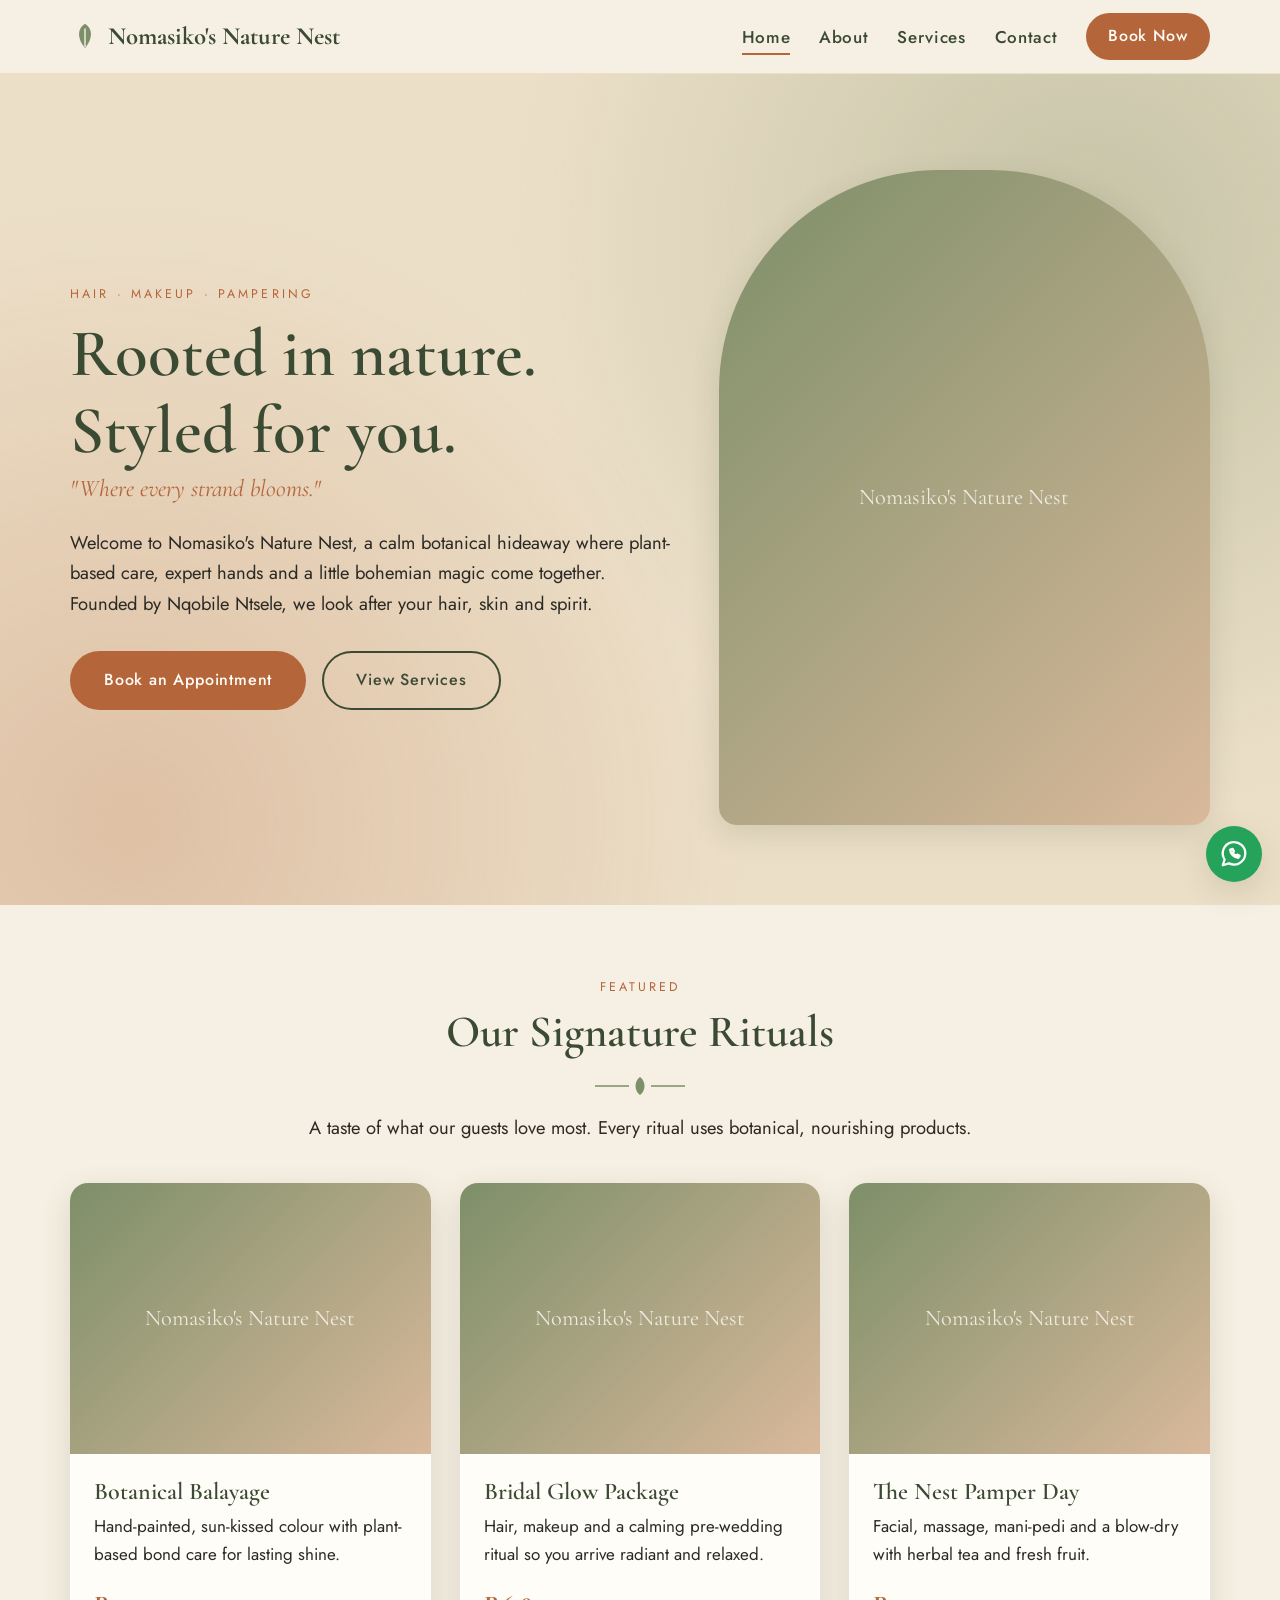
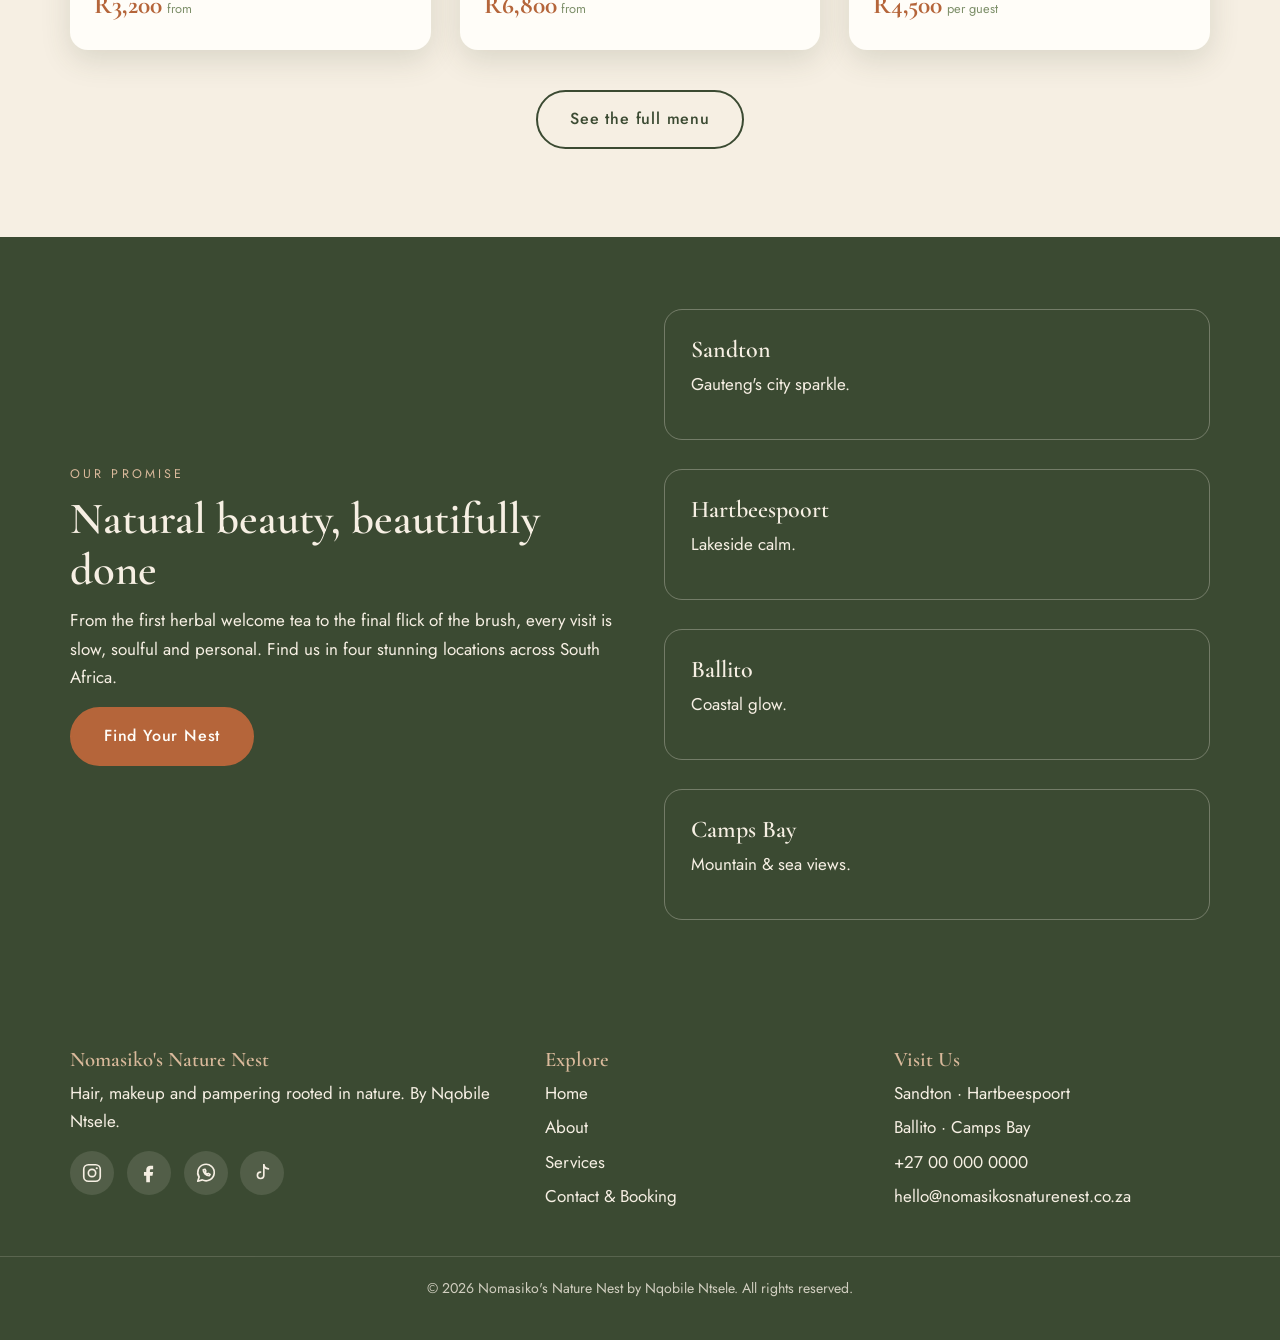
==== index.html @ 4fea0dc1 "FIRST COMMIT" ====
<!DOCTYPE html>
<html lang="en">
<head>
<meta charset="UTF-8">
<meta name="viewport" content="width=device-width, initial-scale=1">
<title>Nomasiko's Nature Nest | Hair, Beauty &amp; Pampering Salon</title>
<meta name="description" content="Nomasiko's Nature Nest by Nqobile Ntsele - a boho botanical hair, makeup and pampering salon in Sandton, Hartbeespoort, Ballito and Camps Bay.">
<link rel="preconnect" href="https://fonts.googleapis.com">
<link rel="preconnect" href="https://fonts.gstatic.com" crossorigin>
<link href="https://fonts.googleapis.com/css2?family=Cormorant+Garamond:ital,wght@0,500;0,600;0,700;1,500&family=Jost:wght@400;500&display=swap" rel="stylesheet">
<link rel="stylesheet" href="style.css">
</head>
<body>

<header class="site-header">
  <div class="container nav">
    <a class="brand" href="index.html">
      <svg viewBox="0 0 32 32" aria-hidden="true"><path d="M16 3c8 5 9 15 0 26C7 18 8 8 16 3z" fill="#7d8f69"/><path d="M16 8v20" stroke="#f6efe3" stroke-width="1.5"/></svg>
      Nomasiko's Nature Nest
    </a>
    <input type="checkbox" id="nav-toggle" class="nav-toggle" aria-label="Toggle menu">
    <label for="nav-toggle" class="nav-burger" aria-hidden="true"><span></span><span></span><span></span></label>
    <ul class="menu">
      <li><a class="active" href="index.html">Home</a></li>
      <li><a href="about.html">About</a></li>
      <li><a href="services.html">Services</a></li>
      <li><a href="contact.html">Contact</a></li>
      <li><a class="btn" href="contact.html#booking">Book Now</a></li>
    </ul>
  </div>
</header>

<main>
  <section class="hero">
    <div class="container hero-grid">
      <div>
        <span class="eyebrow">Hair · Makeup · Pampering</span>
        <h1>Rooted in nature. Styled for you.</h1>
        <p class="slogan">"Where every strand blooms."</p>
        <p class="lead">Welcome to Nomasiko's Nature Nest, a calm botanical hideaway where plant-based care, expert hands and a little bohemian magic come together. Founded by Nqobile Ntsele, we look after your hair, skin and spirit.</p>
        <div class="btns">
          <a class="btn" href="contact.html#booking">Book an Appointment</a>
          <a class="btn outline" href="services.html">View Services</a>
        </div>
      </div>
      <div class="frame arch">
        <img src="images/hero.jpg" alt="Stylist finishing a glossy natural hairstyle" onerror="this.style.display='none'">
      </div>
    </div>
  </section>

  <section>
    <div class="container center">
      <span class="eyebrow">Featured</span>
      <h2>Our Signature Rituals</h2>
      <span class="divider"></span>
      <p class="lead">A taste of what our guests love most. Every ritual uses botanical, nourishing products.</p>
      <div class="grid three" style="margin-top:2.5rem;text-align:left">
        <article class="card">
          <div class="frame"><img src="images/feature-balayage.jpg" alt="Sun-kissed balayage hair colour" loading="lazy" onerror="this.style.display='none'"></div>
          <div class="card-body">
            <h3>Botanical Balayage</h3>
            <p>Hand-painted, sun-kissed colour with plant-based bond care for lasting shine.</p>
            <span class="price">R3,200<small>from</small></span>
          </div>
        </article>
        <article class="card">
          <div class="frame"><img src="images/feature-bridal.jpg" alt="Bridal makeup and hair styling" loading="lazy" onerror="this.style.display='none'"></div>
          <div class="card-body">
            <h3>Bridal Glow Package</h3>
            <p>Hair, makeup and a calming pre-wedding ritual so you arrive radiant and relaxed.</p>
            <span class="price">R6,800<small>from</small></span>
          </div>
        </article>
        <article class="card">
          <div class="frame"><img src="images/feature-spa.jpg" alt="Relaxing facial and spa treatment" loading="lazy" onerror="this.style.display='none'"></div>
          <div class="card-body">
            <h3>The Nest Pamper Day</h3>
            <p>Facial, massage, mani-pedi and a blow-dry with herbal tea and fresh fruit.</p>
            <span class="price">R4,500<small>per guest</small></span>
          </div>
        </article>
      </div>
      <p style="margin-top:2.5rem"><a class="btn outline" href="services.html">See the full menu</a></p>
    </div>
  </section>

  <section class="band">
    <div class="container split">
      <div>
        <span class="eyebrow">Our Promise</span>
        <h2>Natural beauty, beautifully done</h2>
        <p>From the first herbal welcome tea to the final flick of the brush, every visit is slow, soulful and personal. Find us in four stunning locations across South Africa.</p>
        <a class="btn" href="contact.html">Find Your Nest</a>
      </div>
      <div class="grid two">
        <div class="value"><h3>Sandton</h3><p>Gauteng's city sparkle.</p></div>
        <div class="value"><h3>Hartbeespoort</h3><p>Lakeside calm.</p></div>
        <div class="value"><h3>Ballito</h3><p>Coastal glow.</p></div>
        <div class="value"><h3>Camps Bay</h3><p>Mountain &amp; sea views.</p></div>
      </div>
    </div>
  </section>
</main>

<footer class="site-footer">
  <div class="container footer-grid">
    <div>
      <h3>Nomasiko's Nature Nest</h3>
      <p>Hair, makeup and pampering rooted in nature. By Nqobile Ntsele.</p>
      <div class="social">
        <a href="https://www.instagram.com/nomasikosnaturenest" target="_blank" rel="noopener" aria-label="Instagram"><svg viewBox="0 0 24 24"><rect x="3" y="3" width="18" height="18" rx="5"/><circle cx="12" cy="12" r="4"/><circle class="f" cx="17.2" cy="6.8" r="1.2"/></svg></a>
        <a href="https://www.facebook.com/nomasikosnaturenest" target="_blank" rel="noopener" aria-label="Facebook"><svg viewBox="0 0 24 24"><path class="f" d="M14 8h2.500V4H13.500A4.500 4.500 0 0 0 9 8.500V11H6.500v4H9v7h4v-7h2.800l.7-4H13V8.800c0-.5.3-.8 1-.8z"/></svg></a>
        <a href="https://wa.me/27000000000" target="_blank" rel="noopener" aria-label="WhatsApp"><svg viewBox="0 0 24 24"><path d="M3 21l1.5-4.600A9 9 0 1 1 8 19.500L3 21z"/><path d="M9 8.500c0 3.500 3 6.500 6.500 6.500l1-1.500-2-1-1 .8c-1-.4-2-1.400-2.400-2.400l.8-1-1-2z"/></svg></a>
        <a href="https://www.tiktok.com/@nomasikosnaturenest" target="_blank" rel="noopener" aria-label="TikTok"><svg viewBox="0 0 24 24"><path d="M14 3v11.500a3.500 3.500 0 1 1-3.500-3.500"/><path d="M14 3c.4 2.600 2 4.200 5 4.500"/></svg></a>
      </div>
    </div>
    <div>
      <h3>Explore</h3>
      <ul>
        <li><a href="index.html">Home</a></li>
        <li><a href="about.html">About</a></li>
        <li><a href="services.html">Services</a></li>
        <li><a href="contact.html">Contact &amp; Booking</a></li>
      </ul>
    </div>
    <div>
      <h3>Visit Us</h3>
      <ul>
        <li>Sandton · Hartbeespoort</li>
        <li>Ballito · Camps Bay</li>
        <li><a href="tel:+27000000000">+27 00 000 0000</a></li>
        <li><a href="mailto:hello@nomasikosnaturenest.co.za">hello@nomasikosnaturenest.co.za</a></li>
      </ul>
    </div>
  </div>
  <p class="copy">&copy; 2026 Nomasiko's Nature Nest by Nqobile Ntsele. All rights reserved.</p>
</footer>

<a class="float-wa" href="https://wa.me/27000000000" target="_blank" rel="noopener" aria-label="Chat on WhatsApp"><svg viewBox="0 0 24 24"><path d="M3 21l1.5-4.600A9 9 0 1 1 8 19.500L3 21z"/><path d="M9 8.500c0 3.500 3 6.500 6.500 6.500l1-1.500-2-1-1 .8c-1-.4-2-1.400-2.400-2.400l.8-1-1-2z"/></svg></a>
</body>
</html>
---- style.css ----
/* Nomasiko's Nature Nest - earthy boho botanical theme */
:root{
  --cream:#f6efe3; --sand:#ecdfc8; --clay:#d9b99b; --terra:#b5653a;
  --sage:#7d8f69; --olive:#3b4a32; --ink:#2b2a24; --white:#fffdf8;
  --serif:'Cormorant Garamond',Georgia,serif; --sans:'Jost','Segoe UI',Arial,sans-serif;
  --radius:18px; --shadow:0 10px 30px rgba(59,74,50,.15);
}
*{box-sizing:border-box;margin:0;padding:0}
html{scroll-behavior:smooth}
body{font-family:var(--sans);color:var(--ink);background:var(--cream);line-height:1.65;font-size:17px}
img{max-width:100%;display:block}
a{color:var(--terra);text-decoration:none}
a:hover{text-decoration:underline}
h1,h2,h3{font-family:var(--serif);color:var(--olive);line-height:1.15;font-weight:600}
h1{font-size:clamp(2.4rem,6vw,4.2rem)}
h2{font-size:clamp(1.9rem,4vw,2.8rem);margin-bottom:.6rem}
h3{font-size:1.5rem;margin-bottom:.4rem}
p{margin-bottom:1rem}
.container{width:min(1140px,92%);margin-inline:auto}
section{padding:4.5rem 0}
.eyebrow{font-family:var(--sans);letter-spacing:.25em;text-transform:uppercase;font-size:.78rem;color:var(--terra);display:block;margin-bottom:.6rem}
.center{text-align:center}
.lead{font-size:1.15rem;max-width:720px}
.center .lead{margin-inline:auto}
.divider{display:block;width:90px;height:22px;margin:1rem auto;background:url("data:image/svg+xml,%3Csvg xmlns='http://www.w3.org/2000/svg' viewBox='0 0 90 22'%3E%3Cpath d='M0 11h34M56 11h34' stroke='%237d8f69' stroke-width='1.5'/%3E%3Cpath d='M45 2c6 4 6 14 0 18-6-4-6-14 0-18z' fill='%237d8f69'/%3E%3C/svg%3E") center/contain no-repeat}

/* Header + nav (CSS-only mobile menu) */
.site-header{position:sticky;top:0;z-index:50;background:rgba(246,239,227,.96);backdrop-filter:blur(6px);border-bottom:1px solid var(--sand)}
.nav{display:flex;align-items:center;justify-content:space-between;padding:.8rem 0}
.brand{font-family:var(--serif);font-size:1.55rem;font-weight:700;color:var(--olive);display:flex;align-items:center;gap:.5rem}
.brand:hover{text-decoration:none}
.brand svg{width:30px;height:30px}
.menu{display:flex;gap:1.8rem;list-style:none;align-items:center}
.menu a{color:var(--olive);font-weight:500;letter-spacing:.04em;padding:.3rem 0;border-bottom:2px solid transparent}
.menu a:hover,.menu a.active{border-color:var(--terra);text-decoration:none}
.menu .btn{color:var(--white);border:0;padding:.65rem 1.4rem}
.nav-toggle,.nav-burger{display:none}

/* Buttons */
.btn{display:inline-block;background:var(--terra);color:var(--white);padding:.9rem 2rem;border-radius:999px;font-weight:500;letter-spacing:.05em;border:2px solid var(--terra);cursor:pointer;font-family:var(--sans);font-size:1rem;transition:.25s}
.btn:hover{background:var(--olive);border-color:var(--olive);text-decoration:none;transform:translateY(-2px)}
.btn.outline{background:transparent;color:var(--olive);border-color:var(--olive)}
.btn.outline:hover{background:var(--olive);color:var(--white)}

/* Hero */
.hero{position:relative;padding:6rem 0 5rem;background:
  radial-gradient(circle at 85% 20%,rgba(125,143,105,.35),transparent 45%),
  radial-gradient(circle at 10% 90%,rgba(181,101,58,.25),transparent 45%),var(--sand);overflow:hidden}
.hero-grid{display:grid;grid-template-columns:1.1fr .9fr;gap:3rem;align-items:center}
.hero p.lead{margin:1.2rem 0 2rem}
.hero .btns{display:flex;gap:1rem;flex-wrap:wrap}
.slogan{font-family:var(--serif);font-style:italic;font-size:1.5rem;color:var(--terra)}
.page-hero{padding:4.5rem 0 3.5rem;text-align:center;background:linear-gradient(180deg,var(--sand),var(--cream))}

/* Image frames with botanical fallback */
.frame{position:relative;border-radius:var(--radius);overflow:hidden;box-shadow:var(--shadow);background:linear-gradient(135deg,var(--sage),var(--clay));aspect-ratio:4/3}
.frame.tall{aspect-ratio:4/5}
.frame.arch{border-radius:220px 220px var(--radius) var(--radius);aspect-ratio:3/4}
.frame img{width:100%;height:100%;object-fit:cover}
.frame::after{content:"Nomasiko's Nature Nest";position:absolute;inset:0;display:grid;place-items:center;color:rgba(255,253,248,.8);font-family:var(--serif);font-size:1.4rem;z-index:0;text-align:center;padding:1rem}
.frame img{position:relative;z-index:1}

/* Cards / grids */
.grid{display:grid;gap:1.8rem}
.grid.three{grid-template-columns:repeat(auto-fit,minmax(260px,1fr))}
.grid.two{grid-template-columns:repeat(auto-fit,minmax(300px,1fr))}
.card{background:var(--white);border-radius:var(--radius);box-shadow:var(--shadow);overflow:hidden;display:flex;flex-direction:column}
.card .frame{border-radius:0;box-shadow:none;aspect-ratio:4/3}
.card-body{padding:1.5rem;display:flex;flex-direction:column;flex:1}
.card-body p{flex:1}
.price{font-family:var(--serif);font-size:1.6rem;font-weight:700;color:var(--terra)}
.price small{font-family:var(--sans);font-size:.8rem;color:var(--sage);font-weight:400;margin-left:.3rem}
.band{background:var(--olive);color:var(--cream)}
.band h2,.band h3{color:var(--cream)}
.band .eyebrow{color:var(--clay)}
.value{padding:1.6rem;border:1px solid rgba(246,239,227,.3);border-radius:var(--radius)}
.split{display:grid;grid-template-columns:1fr 1fr;gap:3rem;align-items:center}

/* Services list */
.service-block{margin-bottom:4rem}
.service-block>h2{border-left:5px solid var(--sage);padding-left:1rem}
.service-list{list-style:none;margin-top:1.5rem;display:grid;gap:1rem}
.service-list li{display:grid;grid-template-columns:140px 1fr auto;gap:1.2rem;align-items:center;background:var(--white);padding:1rem;border-radius:var(--radius);box-shadow:var(--shadow)}
.service-list .frame{aspect-ratio:1/1;border-radius:14px;box-shadow:none}
.service-list .frame::after{font-size:.7rem}
.service-list h3{margin:0}
.service-list p{margin:.2rem 0 0;font-size:.95rem}
.note{font-size:.9rem;color:var(--sage);font-style:italic}

/* Contact */
.contact-grid{display:grid;grid-template-columns:1.2fr .8fr;gap:2.5rem;align-items:start}
form{background:var(--white);padding:2rem;border-radius:var(--radius);box-shadow:var(--shadow)}
.row{display:grid;grid-template-columns:1fr 1fr;gap:1rem}
label{display:block;font-weight:500;margin:1rem 0 .3rem;color:var(--olive)}
input,select,textarea{width:100%;padding:.8rem 1rem;border:1.5px solid var(--clay);border-radius:12px;font:inherit;background:var(--cream);color:var(--ink)}
input:focus,select:focus,textarea:focus{outline:3px solid rgba(125,143,105,.4);border-color:var(--sage)}
textarea{min-height:130px;resize:vertical}
.check{display:flex;gap:.6rem;align-items:flex-start;margin:1.2rem 0}
.check input{width:auto;margin-top:.35rem}
.check label{margin:0;font-weight:400;font-size:.92rem}
fieldset{border:0}
.info-card{background:var(--white);padding:1.6rem;border-radius:var(--radius);box-shadow:var(--shadow);margin-bottom:1.5rem}
.info-card ul{list-style:none}
.info-card li{padding:.35rem 0;border-bottom:1px dashed var(--clay)}
.info-card li:last-child{border:0}
table{width:100%;border-collapse:collapse}
td{padding:.5rem 0;border-bottom:1px dashed var(--clay)}
td:last-child{text-align:right;font-weight:500}
.locations{display:grid;grid-template-columns:repeat(auto-fit,minmax(240px,1fr));gap:1.5rem}
.loc{background:var(--white);padding:1.5rem;border-radius:var(--radius);box-shadow:var(--shadow);border-top:5px solid var(--sage)}
.map{margin-top:2rem;min-height:340px;border-radius:var(--radius);border:2px dashed var(--sage);background:repeating-linear-gradient(45deg,var(--sand),var(--sand) 14px,var(--cream) 14px,var(--cream) 28px);display:grid;place-items:center;text-align:center;padding:2rem;color:var(--olive)}

/* Footer + social */
.site-footer{background:var(--olive);color:var(--cream);padding:3.5rem 0 1.5rem}
.footer-grid{display:grid;grid-template-columns:1.4fr 1fr 1fr;gap:2rem}
.site-footer h3{color:var(--clay);font-size:1.3rem}
.site-footer a{color:var(--cream)}
.site-footer ul{list-style:none}
.site-footer li{margin-bottom:.4rem}
.social{display:flex;gap:.8rem;margin-top:1rem;flex-wrap:wrap}
.social a{width:44px;height:44px;border-radius:50%;background:rgba(246,239,227,.12);display:grid;place-items:center;transition:.25s}
.social a:hover{background:var(--terra);transform:translateY(-3px)}
.social svg{width:22px;height:22px;fill:none;stroke:var(--cream);stroke-width:1.8;stroke-linecap:round;stroke-linejoin:round}
.social svg .f{fill:var(--cream);stroke:none}
.copy{text-align:center;margin-top:2.5rem;padding-top:1.2rem;border-top:1px solid rgba(246,239,227,.2);font-size:.88rem;opacity:.8}
.float-wa{position:fixed;right:18px;bottom:18px;width:56px;height:56px;border-radius:50%;background:#25a35a;display:grid;place-items:center;box-shadow:var(--shadow);z-index:60}
.float-wa svg{width:30px;height:30px;fill:none;stroke:#fff;stroke-width:1.8;stroke-linecap:round;stroke-linejoin:round}

/* Tablet */
@media (max-width:900px){
  section{padding:3.2rem 0}
  .hero-grid,.split,.contact-grid{grid-template-columns:1fr}
  .footer-grid{grid-template-columns:1fr 1fr}
  .hero{padding:3.5rem 0}
  .frame.arch{max-width:340px;margin-inline:auto}
}
/* Mobile nav + phones */
@media (max-width:760px){
  .nav-burger{display:grid;gap:5px;cursor:pointer;padding:.5rem}
  .nav-burger span{display:block;width:26px;height:3px;background:var(--olive);border-radius:2px;transition:.25s}
  .menu{position:absolute;top:100%;left:0;right:0;background:var(--cream);flex-direction:column;gap:0;padding:0 4%;max-height:0;overflow:hidden;transition:max-height .35s;border-bottom:1px solid var(--sand)}
  .menu li{width:100%;padding:.7rem 0;border-top:1px solid var(--sand)}
  .menu .btn{display:block;text-align:center}
  .nav-toggle:checked ~ .menu{max-height:420px;padding-bottom:1rem}
  .nav-toggle:checked ~ .nav-burger span:nth-child(1){transform:translateY(8px) rotate(45deg)}
  .nav-toggle:checked ~ .nav-burger span:nth-child(2){opacity:0}
  .nav-toggle:checked ~ .nav-burger span:nth-child(3){transform:translateY(-8px) rotate(-45deg)}
  .nav{position:relative}
  .service-list li{grid-template-columns:90px 1fr}
  .service-list .price{grid-column:1/-1}
  .row{grid-template-columns:1fr}
  .footer-grid{grid-template-columns:1fr}
  form{padding:1.3rem}
  body{font-size:16px}
}
@media (prefers-reduced-motion:reduce){*{transition:none!important;scroll-behavior:auto!important}}
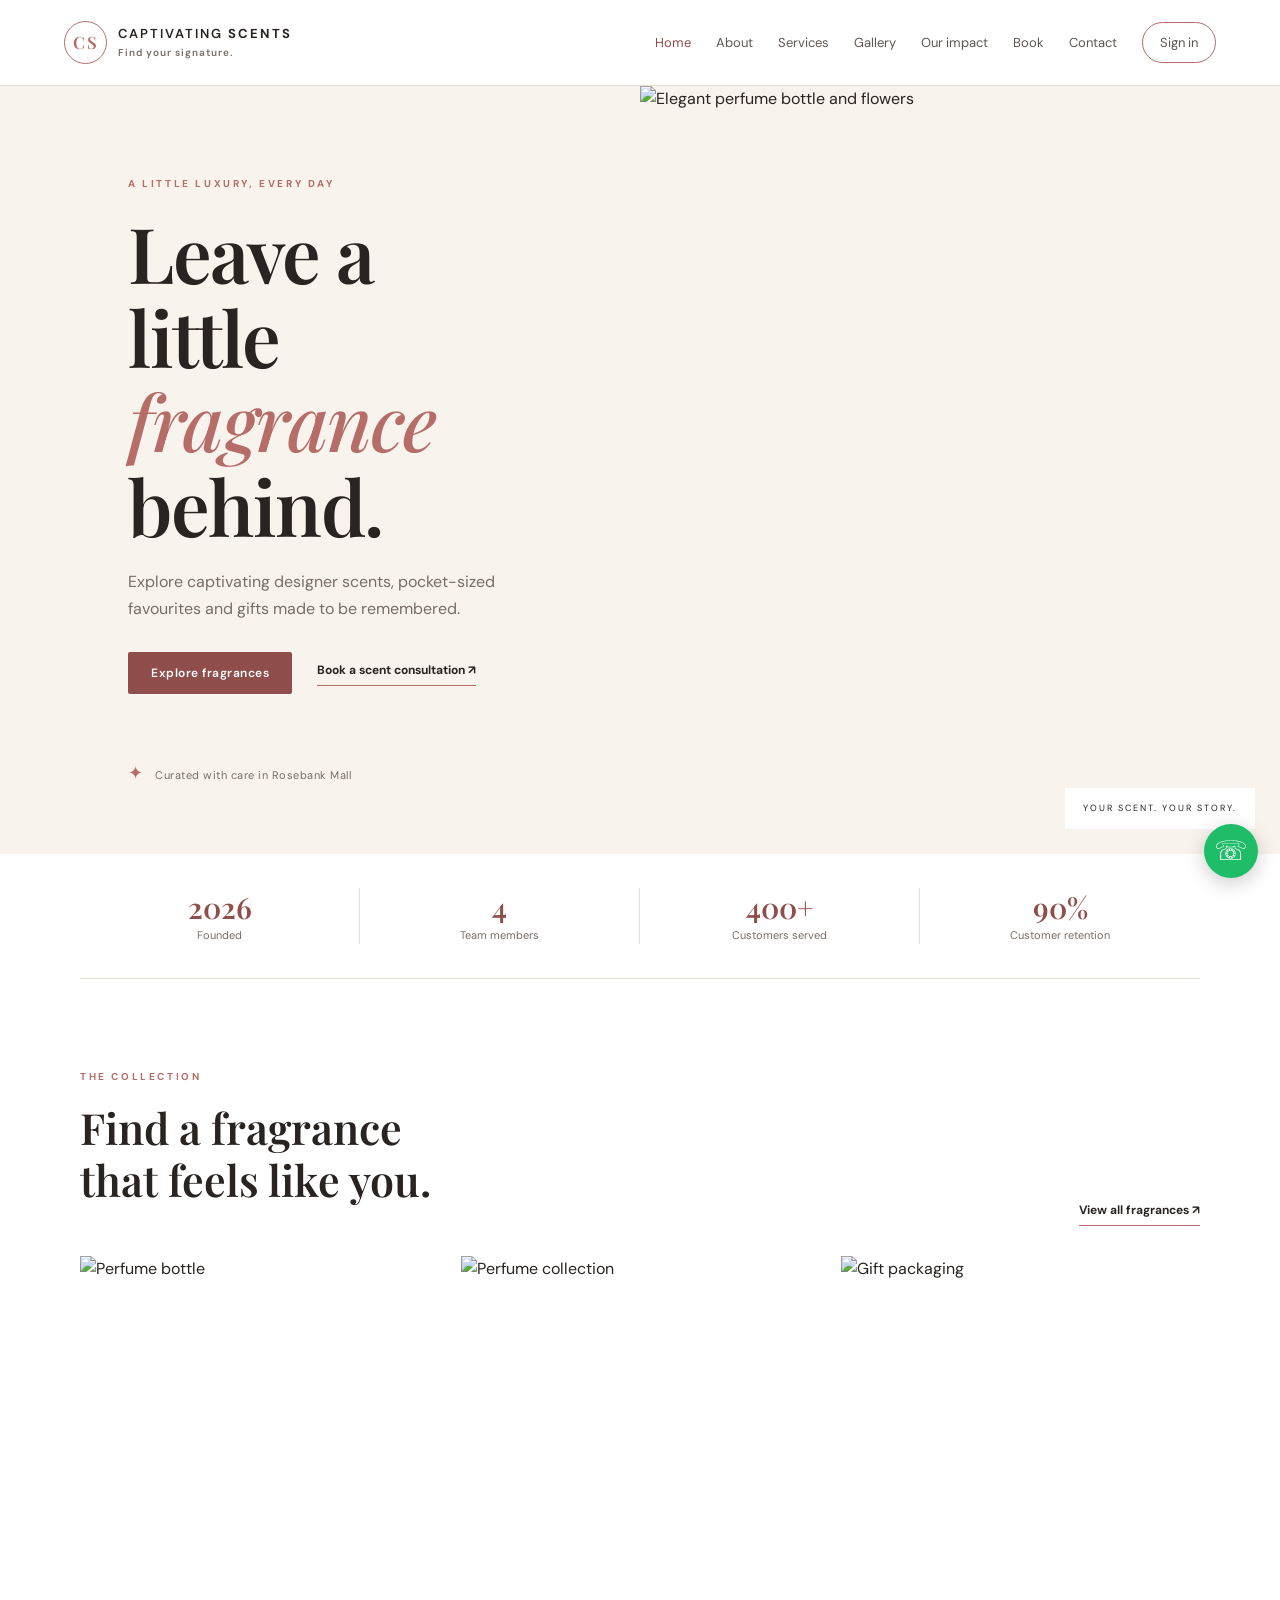
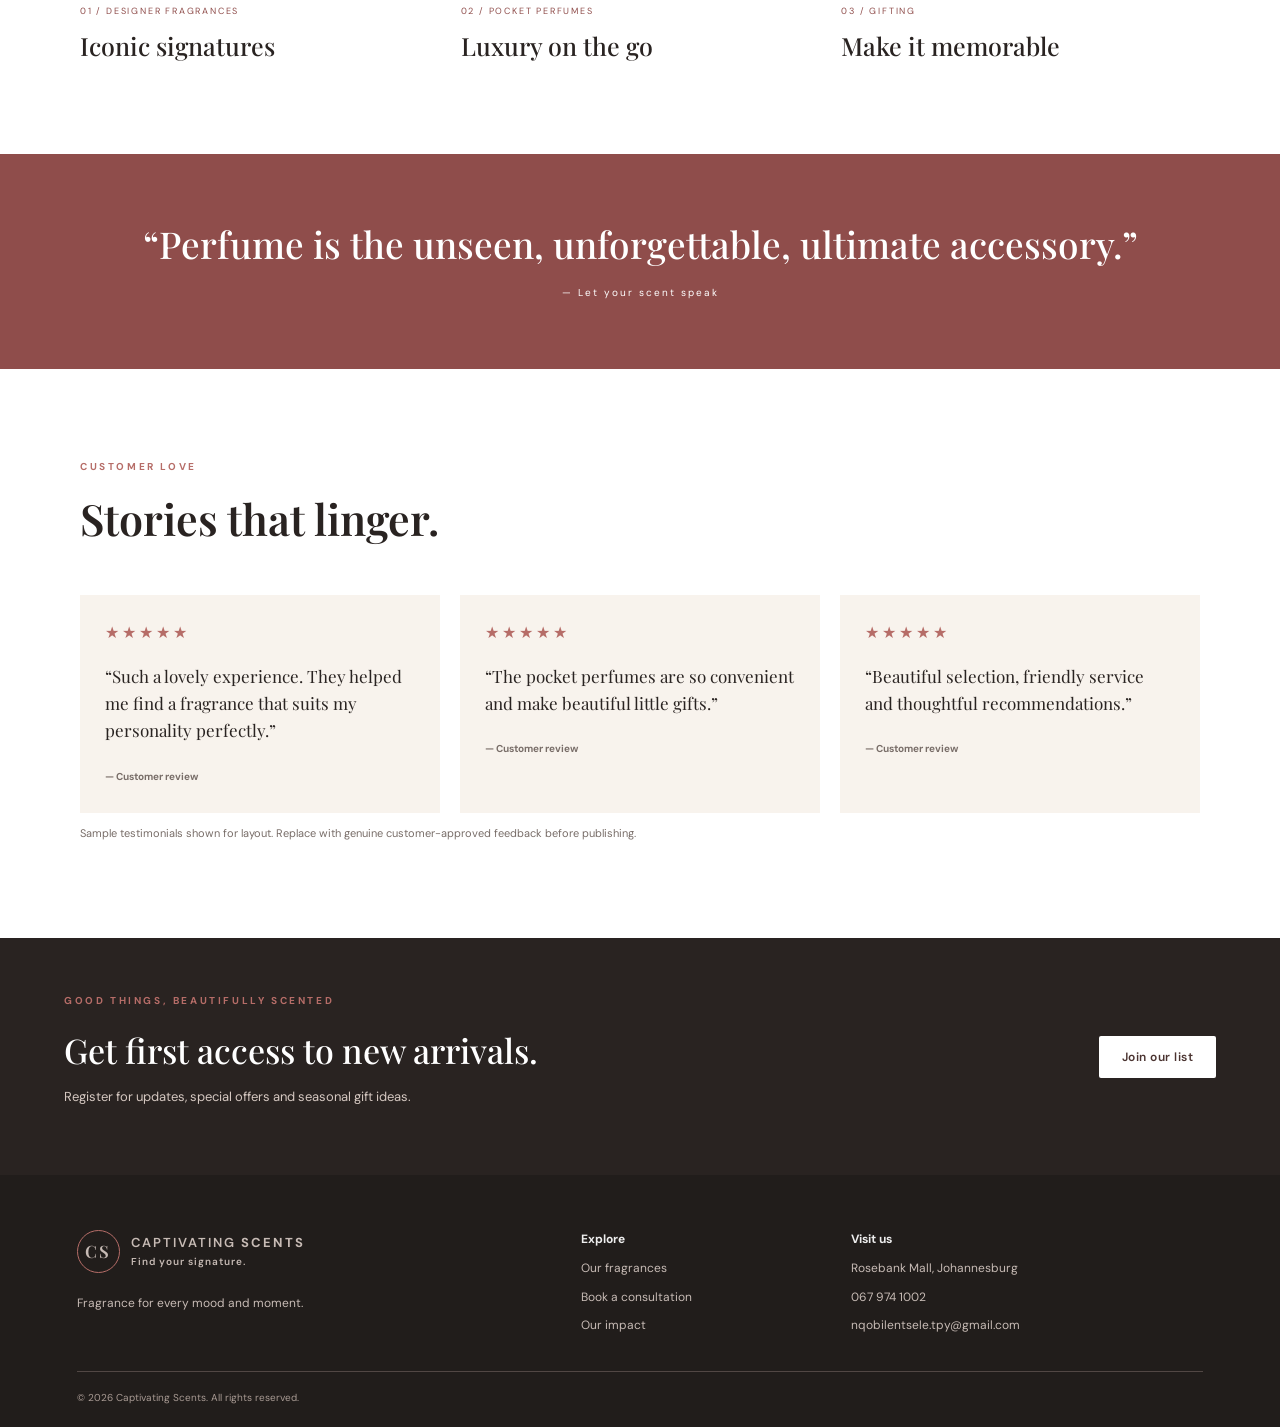
==== commit 36a7cae1: "Add files via upload" ====
--- a/index.html
+++ b/index.html
@@ -1,142 +1,16 @@
 <!DOCTYPE html>
 <html lang="en">
 <head>
-<meta charset="UTF-8">
-<meta name="viewport" content="width=device-width, initial-scale=1">
-<title>Nomasiko's Nature Nest | Hair, Beauty &amp; Pampering Salon</title>
-<meta name="description" content="Nomasiko's Nature Nest by Nqobile Ntsele - a boho botanical hair, makeup and pampering salon in Sandton, Hartbeespoort, Ballito and Camps Bay.">
-<link rel="preconnect" href="https://fonts.googleapis.com">
-<link rel="preconnect" href="https://fonts.gstatic.com" crossorigin>
-<link href="https://fonts.googleapis.com/css2?family=Cormorant+Garamond:ital,wght@0,500;0,600;0,700;1,500&family=Jost:wght@400;500&display=swap" rel="stylesheet">
-<link rel="stylesheet" href="style.css">
-</head>
-<body>
-
-<header class="site-header">
-  <div class="container nav">
-    <a class="brand" href="index.html">
-      <svg viewBox="0 0 32 32" aria-hidden="true"><path d="M16 3c8 5 9 15 0 26C7 18 8 8 16 3z" fill="#7d8f69"/><path d="M16 8v20" stroke="#f6efe3" stroke-width="1.5"/></svg>
-      Nomasiko's Nature Nest
-    </a>
-    <input type="checkbox" id="nav-toggle" class="nav-toggle" aria-label="Toggle menu">
-    <label for="nav-toggle" class="nav-burger" aria-hidden="true"><span></span><span></span><span></span></label>
-    <ul class="menu">
-      <li><a class="active" href="index.html">Home</a></li>
-      <li><a href="about.html">About</a></li>
-      <li><a href="services.html">Services</a></li>
-      <li><a href="contact.html">Contact</a></li>
-      <li><a class="btn" href="contact.html#booking">Book Now</a></li>
-    </ul>
-  </div>
-</header>
-
+<meta charset="UTF-8"><meta name="viewport" content="width=device-width, initial-scale=1.0">
+<meta name="description" content="Captivating Scents — discover signature fragrances, pocket perfumes and thoughtful gift sets at Rosebank Mall.">
+<title>Captivating Scents | Find Your Signature</title><link rel="preconnect" href="https://fonts.googleapis.com"><link rel="preconnect" href="https://fonts.gstatic.com" crossorigin><link href="https://fonts.googleapis.com/css2?family=DM+Sans:wght@400;500;600;700&family=Playfair+Display:wght@500;600;700&display=swap" rel="stylesheet"><link rel="stylesheet" href="styles.css">
+</head><body>
+<header class="site-header"><a class="brand" href="index.html"><span class="brand-mark">CS</span><span>CAPTIVATING <b>SCENTS</b><small>Find your signature.</small></span></a><button class="menu-toggle" aria-label="Open menu">☰</button><nav class="nav"><a class="active" href="index.html">Home</a><a href="about.html">About</a><a href="services.html">Services</a><a href="gallery.html">Gallery</a><a href="organisation.html">Our impact</a><a href="booking.html">Book</a><a href="contact.html">Contact</a><a class="nav-cta" href="account.html">Sign in</a></nav></header>
 <main>
-  <section class="hero">
-    <div class="container hero-grid">
-      <div>
-        <span class="eyebrow">Hair · Makeup · Pampering</span>
-        <h1>Rooted in nature. Styled for you.</h1>
-        <p class="slogan">"Where every strand blooms."</p>
-        <p class="lead">Welcome to Nomasiko's Nature Nest, a calm botanical hideaway where plant-based care, expert hands and a little bohemian magic come together. Founded by Nqobile Ntsele, we look after your hair, skin and spirit.</p>
-        <div class="btns">
-          <a class="btn" href="contact.html#booking">Book an Appointment</a>
-          <a class="btn outline" href="services.html">View Services</a>
-        </div>
-      </div>
-      <div class="frame arch">
-        <img src="images/hero.jpg" alt="Stylist finishing a glossy natural hairstyle" onerror="this.style.display='none'">
-      </div>
-    </div>
-  </section>
-
-  <section>
-    <div class="container center">
-      <span class="eyebrow">Featured</span>
-      <h2>Our Signature Rituals</h2>
-      <span class="divider"></span>
-      <p class="lead">A taste of what our guests love most. Every ritual uses botanical, nourishing products.</p>
-      <div class="grid three" style="margin-top:2.5rem;text-align:left">
-        <article class="card">
-          <div class="frame"><img src="images/feature-balayage.jpg" alt="Sun-kissed balayage hair colour" loading="lazy" onerror="this.style.display='none'"></div>
-          <div class="card-body">
-            <h3>Botanical Balayage</h3>
-            <p>Hand-painted, sun-kissed colour with plant-based bond care for lasting shine.</p>
-            <span class="price">R3,200<small>from</small></span>
-          </div>
-        </article>
-        <article class="card">
-          <div class="frame"><img src="images/feature-bridal.jpg" alt="Bridal makeup and hair styling" loading="lazy" onerror="this.style.display='none'"></div>
-          <div class="card-body">
-            <h3>Bridal Glow Package</h3>
-            <p>Hair, makeup and a calming pre-wedding ritual so you arrive radiant and relaxed.</p>
-            <span class="price">R6,800<small>from</small></span>
-          </div>
-        </article>
-        <article class="card">
-          <div class="frame"><img src="images/feature-spa.jpg" alt="Relaxing facial and spa treatment" loading="lazy" onerror="this.style.display='none'"></div>
-          <div class="card-body">
-            <h3>The Nest Pamper Day</h3>
-            <p>Facial, massage, mani-pedi and a blow-dry with herbal tea and fresh fruit.</p>
-            <span class="price">R4,500<small>per guest</small></span>
-          </div>
-        </article>
-      </div>
-      <p style="margin-top:2.5rem"><a class="btn outline" href="services.html">See the full menu</a></p>
-    </div>
-  </section>
-
-  <section class="band">
-    <div class="container split">
-      <div>
-        <span class="eyebrow">Our Promise</span>
-        <h2>Natural beauty, beautifully done</h2>
-        <p>From the first herbal welcome tea to the final flick of the brush, every visit is slow, soulful and personal. Find us in four stunning locations across South Africa.</p>
-        <a class="btn" href="contact.html">Find Your Nest</a>
-      </div>
-      <div class="grid two">
-        <div class="value"><h3>Sandton</h3><p>Gauteng's city sparkle.</p></div>
-        <div class="value"><h3>Hartbeespoort</h3><p>Lakeside calm.</p></div>
-        <div class="value"><h3>Ballito</h3><p>Coastal glow.</p></div>
-        <div class="value"><h3>Camps Bay</h3><p>Mountain &amp; sea views.</p></div>
-      </div>
-    </div>
-  </section>
-</main>
-
-<footer class="site-footer">
-  <div class="container footer-grid">
-    <div>
-      <h3>Nomasiko's Nature Nest</h3>
-      <p>Hair, makeup and pampering rooted in nature. By Nqobile Ntsele.</p>
-      <div class="social">
-        <a href="https://www.instagram.com/nomasikosnaturenest" target="_blank" rel="noopener" aria-label="Instagram"><svg viewBox="0 0 24 24"><rect x="3" y="3" width="18" height="18" rx="5"/><circle cx="12" cy="12" r="4"/><circle class="f" cx="17.2" cy="6.8" r="1.2"/></svg></a>
-        <a href="https://www.facebook.com/nomasikosnaturenest" target="_blank" rel="noopener" aria-label="Facebook"><svg viewBox="0 0 24 24"><path class="f" d="M14 8h2.500V4H13.500A4.500 4.500 0 0 0 9 8.500V11H6.500v4H9v7h4v-7h2.800l.7-4H13V8.800c0-.5.3-.8 1-.8z"/></svg></a>
-        <a href="https://wa.me/27000000000" target="_blank" rel="noopener" aria-label="WhatsApp"><svg viewBox="0 0 24 24"><path d="M3 21l1.5-4.600A9 9 0 1 1 8 19.500L3 21z"/><path d="M9 8.500c0 3.500 3 6.500 6.500 6.500l1-1.500-2-1-1 .8c-1-.4-2-1.400-2.400-2.400l.8-1-1-2z"/></svg></a>
-        <a href="https://www.tiktok.com/@nomasikosnaturenest" target="_blank" rel="noopener" aria-label="TikTok"><svg viewBox="0 0 24 24"><path d="M14 3v11.500a3.500 3.500 0 1 1-3.500-3.500"/><path d="M14 3c.4 2.600 2 4.200 5 4.500"/></svg></a>
-      </div>
-    </div>
-    <div>
-      <h3>Explore</h3>
-      <ul>
-        <li><a href="index.html">Home</a></li>
-        <li><a href="about.html">About</a></li>
-        <li><a href="services.html">Services</a></li>
-        <li><a href="contact.html">Contact &amp; Booking</a></li>
-      </ul>
-    </div>
-    <div>
-      <h3>Visit Us</h3>
-      <ul>
-        <li>Sandton · Hartbeespoort</li>
-        <li>Ballito · Camps Bay</li>
-        <li><a href="tel:+27000000000">+27 00 000 0000</a></li>
-        <li><a href="mailto:hello@nomasikosnaturenest.co.za">hello@nomasikosnaturenest.co.za</a></li>
-      </ul>
-    </div>
-  </div>
-  <p class="copy">&copy; 2026 Nomasiko's Nature Nest by Nqobile Ntsele. All rights reserved.</p>
-</footer>
-
-<a class="float-wa" href="https://wa.me/27000000000" target="_blank" rel="noopener" aria-label="Chat on WhatsApp"><svg viewBox="0 0 24 24"><path d="M3 21l1.5-4.600A9 9 0 1 1 8 19.500L3 21z"/><path d="M9 8.500c0 3.500 3 6.500 6.500 6.500l1-1.500-2-1-1 .8c-1-.4-2-1.400-2.400-2.400l.8-1-1-2z"/></svg></a>
-</body>
-</html>
+<section class="hero"><div class="hero-copy"><p class="eyebrow">A LITTLE LUXURY, EVERY DAY</p><h1>Leave a little<br><em>fragrance</em> behind.</h1><p>Explore captivating designer scents, pocket-sized favourites and gifts made to be remembered.</p><div class="hero-actions"><a class="btn" href="services.html">Explore fragrances</a><a class="text-link" href="booking.html">Book a scent consultation ↗</a></div><div class="hero-note"><span>✦</span> Curated with care in Rosebank Mall</div></div><div class="hero-image"><img src="https://images.unsplash.com/photo-1594035910387-fea47794261f?auto=format&fit=crop&w=1100&q=85" alt="Elegant perfume bottle and flowers"><div class="image-tag">YOUR SCENT. YOUR STORY.</div></div></section>
+<section class="stats wrap"><div><strong>2026</strong><span>Founded</span></div><div><strong>4</strong><span>Team members</span></div><div><strong>400+</strong><span>Customers served</span></div><div><strong>90%</strong><span>Customer retention</span></div></section>
+<section class="section wrap"><div class="section-heading"><div><p class="eyebrow">THE COLLECTION</p><h2>Find a fragrance<br>that feels like you.</h2></div><a class="text-link" href="services.html">View all fragrances ↗</a></div><div class="feature-grid"><a class="feature-card" href="services.html#designer"><img src="https://images.unsplash.com/photo-1541643600914-78b084683601?auto=format&fit=crop&w=900&q=85" alt="Perfume bottle"><span>01 / DESIGNER FRAGRANCES</span><h3>Iconic signatures</h3></a><a class="feature-card" href="services.html#pocket"><img src="https://images.unsplash.com/photo-1592945403244-b3fbafd7f539?auto=format&fit=crop&w=900&q=85" alt="Perfume collection"><span>02 / POCKET PERFUMES</span><h3>Luxury on the go</h3></a><a class="feature-card" href="services.html#giftsets"><img src="https://images.unsplash.com/photo-1608571423902-eed4a5ad8108?auto=format&fit=crop&w=900&q=85" alt="Gift packaging"><span>03 / GIFTING</span><h3>Make it memorable</h3></a></div></section>
+<section class="quote-band"><p>“Perfume is the unseen, unforgettable, ultimate accessory.”</p><span>— Let your scent speak</span></section>
+<section class="section wrap"><div class="section-heading"><div><p class="eyebrow">CUSTOMER LOVE</p><h2>Stories that linger.</h2></div></div><div class="testimonial-grid"><article class="testimonial"><div class="stars">★★★★★</div><p>“Such a lovely experience. They helped me find a fragrance that suits my personality perfectly.”</p><b>— Customer review</b></article><article class="testimonial"><div class="stars">★★★★★</div><p>“The pocket perfumes are so convenient and make beautiful little gifts.”</p><b>— Customer review</b></article><article class="testimonial"><div class="stars">★★★★★</div><p>“Beautiful selection, friendly service and thoughtful recommendations.”</p><b>— Customer review</b></article></div><p class="small muted">Sample testimonials shown for layout. Replace with genuine customer-approved feedback before publishing.</p></section>
+<section class="newsletter"><div><p class="eyebrow">GOOD THINGS, BEAUTIFULLY SCENTED</p><h2>Get first access to new arrivals.</h2><p>Register for updates, special offers and seasonal gift ideas.</p></div><a class="btn btn-light" href="account.html">Join our list</a></section>
+</main><footer class="footer"><div><a class="brand brand-light" href="index.html"><span class="brand-mark">CS</span><span>CAPTIVATING <b>SCENTS</b><small>Find your signature.</small></span></a><p>Fragrance for every mood and moment.</p></div><div><b>Explore</b><a href="services.html">Our fragrances</a><a href="booking.html">Book a consultation</a><a href="organisation.html">Our impact</a></div><div><b>Visit us</b><span>Rosebank Mall, Johannesburg</span><a href="tel:0679741002">067 974 1002</a><a href="mailto:nqobilentsele.tpy@gmail.com">nqobilentsele.tpy@gmail.com</a></div><div class="copyright">© 2026 Captivating Scents. All rights reserved.</div></footer><a class="whatsapp" href="https://wa.me/27679741002?text=Hello%20Captivating%20Scents%2C%20I%20would%20like%20to%20enquire." target="_blank" rel="noopener" aria-label="Chat on WhatsApp">☏</a><script src="script.js"></script></body></html>
--- a/styles.css
+++ b/styles.css
@@ -0,0 +1 @@
+ :root{--ink:#292321;--muted:#786d68;--cream:#f8f3ed;--rose:#b66d68;--rose-dark:#8f4d4b;--line:#e8ddd4;--white:#fff;--serif:"Playfair Display",Georgia,serif;--sans:"DM Sans",Arial,sans-serif}*{box-sizing:border-box}html{scroll-behavior:smooth}body{margin:0;color:var(--ink);background:#fff;font-family:var(--sans);line-height:1.65}a{color:inherit;text-decoration:none}.site-header{height:auto;min-height:86px;padding:16px max(5vw,24px);display:flex;align-items:center;justify-content:space-between;border-bottom:1px solid var(--line);background:#fff;position:sticky;top:0;z-index:20}.brand{display:flex;align-items:center;gap:11px;font-size:13px;letter-spacing:2px;font-weight:600;line-height:1.2}.brand small{display:block;font-size:10px;letter-spacing:1px;color:var(--muted);margin-top:6px}.brand-mark{display:grid;place-items:center;width:43px;height:43px;border:1px solid var(--rose);border-radius:50%;font-family:var(--serif);font-size:17px;color:var(--rose)}.nav{display:flex;gap:25px;align-items:center;font-size:13px}.nav a{color:#5f5551}.nav a:hover,.nav .active{color:var(--rose-dark)}.nav-cta{border:1px solid var(--rose);padding:9px 17px;border-radius:30px}.menu-toggle{display:none;border:0;background:none;font-size:25px}.hero{display:grid;grid-template-columns:1fr 1fr;min-height:610px;background:var(--cream)}.hero-copy{padding:90px 8vw 65px 10vw;align-self:center}.eyebrow{font-size:10px;letter-spacing:2.6px;font-weight:700;color:var(--rose-dark);margin:0 0 17px}.hero h1,.page-hero h1{font:600 clamp(45px,6vw,78px)/1.1 var(--serif);margin:0 0 22px;letter-spacing:-1.5px}.hero h1 em,.page-hero h1 em{color:var(--rose);font-weight:500}.hero-copy>p:not(.eyebrow){max-width:450px;color:var(--muted);font-size:16px}.hero-actions{display:flex;align-items:center;gap:25px;flex-wrap:wrap;margin-top:30px}.btn{display:inline-block;background:var(--rose-dark);color:#fff;border:0;border-radius:2px;padding:13px 23px;font:600 12px var(--sans);letter-spacing:.5px;cursor:pointer;transition:.2s}.btn:hover{background:#713b3b;transform:translateY(-1px)}.text-link{font-size:12px;font-weight:700;border-bottom:1px solid var(--rose);padding-bottom:4px}.hero-note{margin-top:65px;color:var(--muted);font-size:11px;letter-spacing:.5px}.hero-note span{color:var(--rose);font-size:18px;margin-right:8px}.hero-image{position:relative;min-height:500px}.hero-image img{width:100%;height:100%;object-fit:cover;position:absolute}.image-tag{position:absolute;right:25px;bottom:25px;background:#fff;padding:13px 18px;font-size:9px;letter-spacing:2px}.stats{display:grid;grid-template-columns:repeat(4,1fr);padding:34px 0;border-bottom:1px solid var(--line);text-align:center}.stats div{display:flex;flex-direction:column;border-right:1px solid var(--line)}.stats div:last-child{border:0}.stats strong{font:600 29px var(--serif);color:var(--rose-dark)}.stats span{font-size:11px;color:var(--muted)}.wrap{width:min(1120px,90%);margin-inline:auto}.section{padding-top:90px;padding-bottom:85px}.section-heading{display:flex;justify-content:space-between;align-items:end;margin-bottom:30px}.section h2,.split-section h2,.form-layout h2,.donation-card h3{font:600 clamp(30px,4vw,43px)/1.2 var(--serif);margin:0 0 20px}.feature-grid{display:grid;grid-template-columns:repeat(3,1fr);gap:22px}.feature-card{display:block}.feature-card img{width:100%;height:320px;object-fit:cover;display:block;margin-bottom:20px;transition:.3s}.feature-card:hover img{filter:brightness(.92)}.feature-card span{font-size:9px;letter-spacing:1.8px;color:var(--rose-dark)}.feature-card h3{font:500 25px var(--serif);margin:7px 0}.quote-band{background:#8f4d4b;color:#fff;text-align:center;padding:65px 20px}.quote-band p{font:500 clamp(24px,3vw,37px) var(--serif);margin:0 0 10px}.quote-band span{font-size:10px;letter-spacing:2px}.testimonial-grid{display:grid;grid-template-columns:repeat(3,1fr);gap:20px}.testimonial{padding:25px;background:var(--cream)}.testimonial p{font:17px/1.6 var(--serif)}.testimonial b{font-size:10px;color:var(--muted)}.stars{color:var(--rose);letter-spacing:3px}.muted,.small{color:var(--muted)}.small{font-size:11px}.newsletter{background:#292321;color:#fff;padding:55px max(5vw,24px);display:flex;align-items:center;justify-content:space-between;gap:20px}.newsletter h2{font:500 34px var(--serif);margin:0}.newsletter p:not(.eyebrow){color:#d5c8c1;font-size:13px}.eyebrow{color:var(--rose)}.btn-light{background:#fff;color:#4a3330}.footer{background:#211d1b;color:#eee;padding:55px 6vw 20px;display:grid;grid-template-columns:2fr 1fr 1.5fr;gap:35px;font-size:12px}.footer>div:not(.copyright){display:flex;flex-direction:column;gap:9px}.footer p,.footer a,.footer span{color:#c7bbb5}.brand-light{color:#fff}.brand-light small{color:#c7bbb5}.copyright{grid-column:1/-1;border-top:1px solid #514744;padding-top:18px;color:#a99b94;font-size:10px}.whatsapp{position:fixed;right:22px;bottom:22px;width:54px;height:54px;border-radius:50%;background:#20bd68;color:#fff;display:grid;place-items:center;font-size:27px;box-shadow:0 5px 20px #0003;z-index:30}.page-hero{text-align:center;background:var(--cream);padding:80px 20px 75px}.page-hero h1{font-size:clamp(42px,6vw,68px)}.page-hero p:not(.eyebrow){max-width:610px;margin:0 auto;color:var(--muted)}.split-section{display:grid;grid-template-columns:1fr 1fr;gap:65px;align-items:center;padding-top:85px;padding-bottom:85px}.split-section img{width:100%;height:430px;object-fit:cover}.split-section p{color:var(--muted)}.split-section .btn{margin-top:15px}.search{display:block;width:min(540px,90%);margin:30px auto 0;padding:15px 18px;border:1px solid var(--line);font:14px var(--sans);background:#fff}.product-grid{display:grid;grid-template-columns:repeat(3,1fr);gap:18px}.product-card{border:1px solid var(--line);padding:22px;background:#fff;display:flex;flex-direction:column;min-height:190px}.product-card .category{font-size:9px;letter-spacing:1.6px;color:var(--rose-dark)}.product-card h3{font:500 21px var(--serif);margin:8px 0}.product-card p{font-size:12px;color:var(--muted);margin:0 0 14px}.product-card strong{margin-top:auto;font-size:14px}.product-card button{margin-top:14px;align-self:flex-start;background:none;border:0;border-bottom:1px solid var(--rose);padding:0 0 4px;font-size:11px;cursor:pointer}.gallery{padding-top:65px;padding-bottom:15px;display:grid;grid-template-columns:repeat(3,1fr);gap:15px}.gallery img{width:100%;height:290px;object-fit:cover}.form-layout{display:grid;grid-template-columns:.8fr 1.2fr;gap:70px;padding-top:80px;padding-bottom:90px}.form-layout p{color:var(--muted);font-size:14px}.data-form{background:var(--cream);padding:30px;display:flex;flex-direction:column;gap:15px}.data-form label{font-size:11px;font-weight:700;color:#5a4d48;display:flex;flex-direction:column;gap:6px}.data-form input,.data-form textarea,.data-form select{border:1px solid #e0d3ca;background:#fff;padding:12px;font:13px var(--sans);width:100%;border-radius:0}.data-form textarea{resize:vertical}.data-form button{align-self:flex-start}.form-status{font-size:12px;color:#326e4c;margin:0}.account-wrap{max-width:530px;padding-top:60px;padding-bottom:90px}.account-tabs{display:flex;border-bottom:1px solid var(--line)}.tab{padding:13px 20px;border:0;background:none;cursor:pointer}.tab.active{border-bottom:2px solid var(--rose-dark);font-weight:700}.account-form{padding:25px}.account-form .check{display:flex;flex-direction:row;align-items:center;font-weight:400}.account-form .check input{width:auto}.hidden{display:none}.donation-card{background:var(--cream);padding:40px;display:flex;align-items:center;justify-content:space-between;gap:30px}.donation-card p{max-width:650px;color:var(--muted)}.donation-icon{font:100px var(--serif);color:var(--rose)}@media(max-width:900px){.nav{gap:13px;font-size:11px}.hero-copy{padding:65px 6vw}.split-section{gap:35px}.feature-card img{height:260px}}@media(max-width:700px){.site-header{min-height:72px}.menu-toggle{display:block}.nav{display:none;position:absolute;top:71px;left:0;right:0;background:#fff;padding:20px 7%;flex-direction:column;align-items:flex-start;box-shadow:0 10px 20px #0001}.nav.open{display:flex}.hero{grid-template-columns:1fr}.hero-copy{padding:65px 7% 45px}.hero-image{min-height:330px}.hero-note{margin-top:35px}.stats{grid-template-columns:repeat(2,1fr);row-gap:20px}.stats div:nth-child(2){border:0}.section{padding-top:65px;padding-bottom:60px}.section-heading{align-items:start;gap:15px;flex-direction:column}.feature-grid,.testimonial-grid,.product-grid{grid-template-columns:1fr 1fr}.feature-card img{height:230px}.newsletter{align-items:flex-start;flex-direction:column}.footer{grid-template-columns:1fr 1fr}.footer>div:first-child{grid-column:1/-1}.split-section,.form-layout{grid-template-columns:1fr;gap:28px;padding-top:55px;padding-bottom:55px}.split-section img{height:300px}.gallery{grid-template-columns:1fr 1fr}.gallery img{height:220px}.donation-card{padding:25px}.donation-icon{font-size:65px}}@media(max-width:430px){.feature-grid,.testimonial-grid,.product-grid{grid-template-columns:1fr}.feature-card img{height:290px}.footer{grid-template-columns:1fr}.footer>div:first-child{grid-column:auto}.copyright{grid-column:auto}.gallery img{height:170px}.page-hero{padding:60px 18px}.data-form{padding:20px}}
